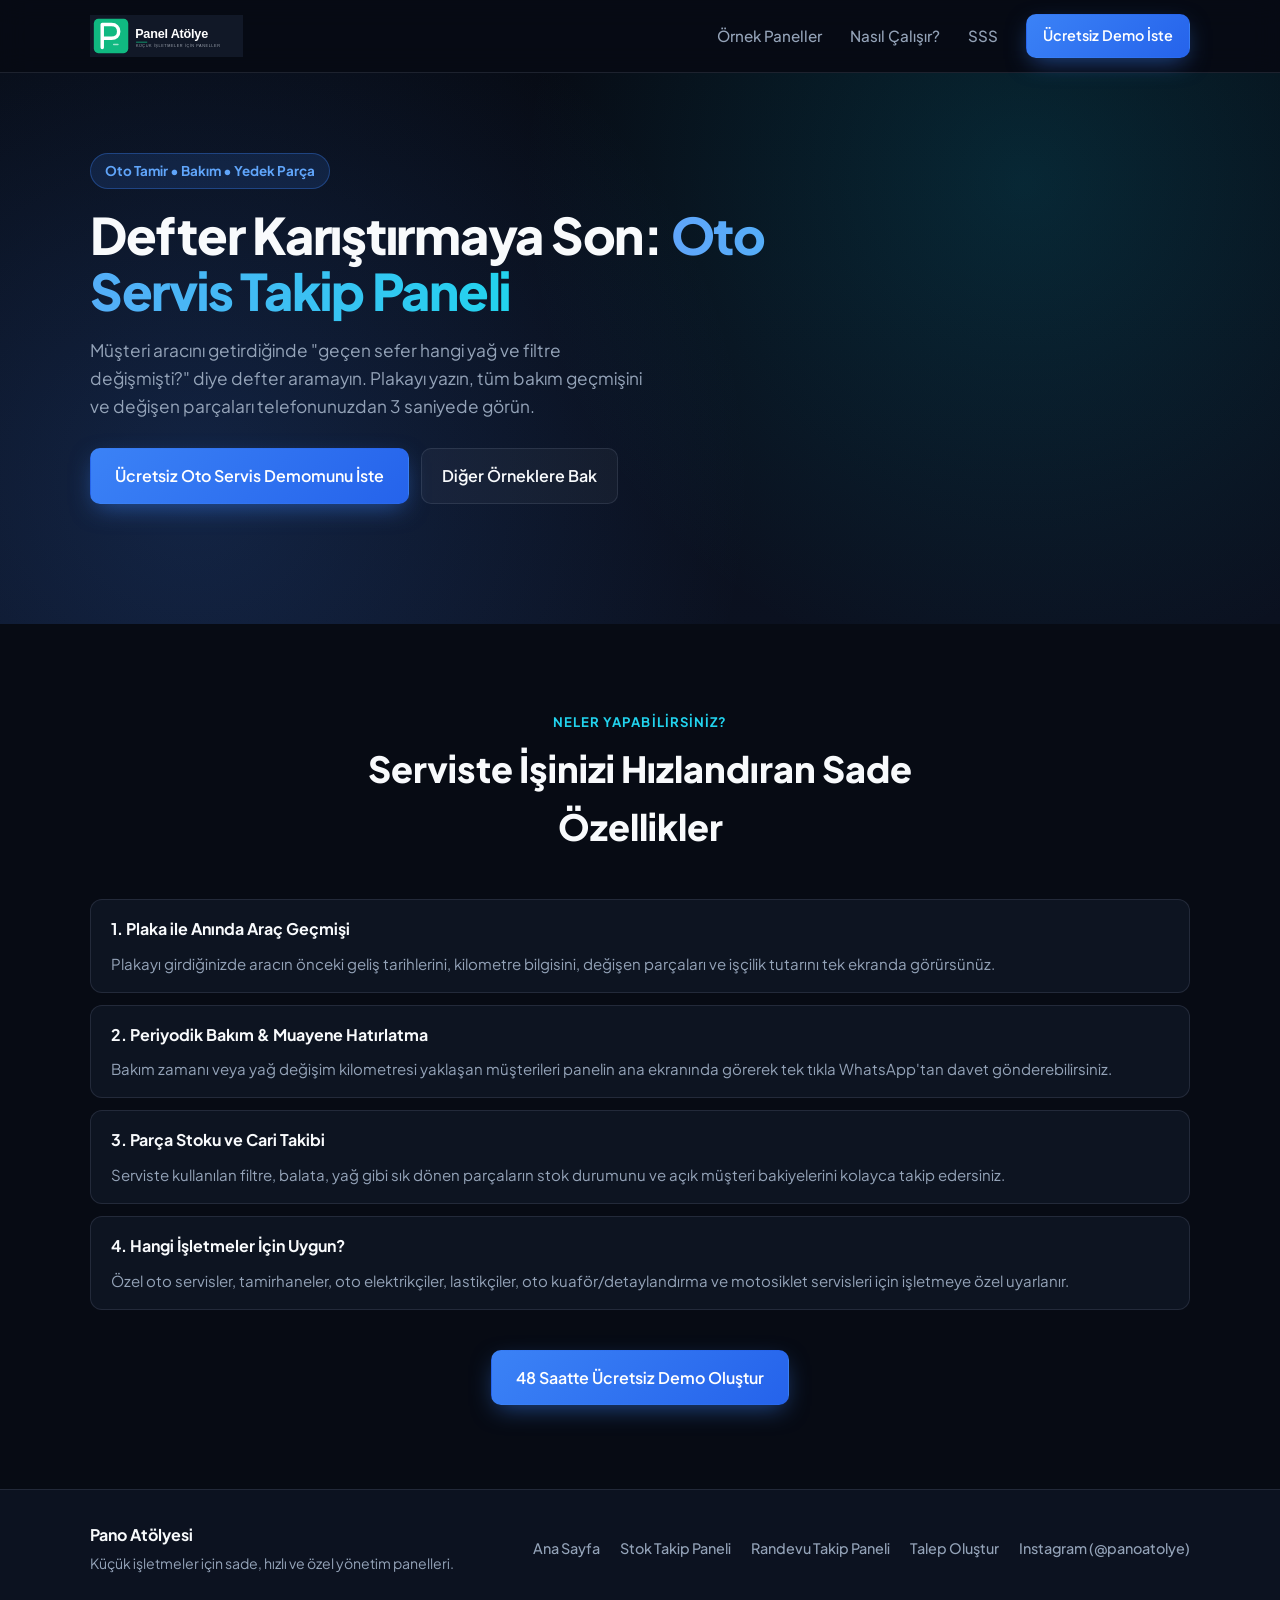
==== oto-servis-takip-paneli.html @ e2a48caa "Add SEO landing page oto-servis-takip-paneli.html" ====
<!DOCTYPE html>
<html lang="tr">
<head>
  <meta charset="UTF-8" />
  <meta name="viewport" content="width=device-width, initial-scale=1.0" />
  <title>Oto Servis ve Tamirhaneler İçin Araç & Müşteri Takip Paneli | Pano Atölyesi</title>
  <link rel="icon" type="image/svg+xml" href="logo.svg" />
  <meta name="description" content="Oto tamir, bakım ve yedek parça servisleri için plaka bazlı araç geçmişi, değişen parça ve bakım hatırlatma takip paneli. 48 saatte ücretsiz demo." />
  <meta name="robots" content="index, follow" />
  <link rel="canonical" href="https://opperator04.github.io/panel-atolye/oto-servis-takip-paneli.html" />

  <meta property="og:type" content="website" />
  <meta property="og:url" content="https://opperator04.github.io/panel-atolye/oto-servis-takip-paneli.html" />
  <meta property="og:title" content="Oto Servis İçin Basit Araç & Bakım Takip Paneli | Pano Atölyesi" />
  <meta property="og:description" content="Plaka yazın, müşterinin geçmiş bakımlarını ve değişen parçalarını saniyeler içinde görün." />
  <meta property="og:locale" content="tr_TR" />

  <link rel="preconnect" href="https://fonts.googleapis.com" />
  <link rel="preconnect" href="https://fonts.gstatic.com" crossorigin />
  <link href="https://fonts.googleapis.com/css2?family=Plus+Jakarta+Sans:wght@400;500;600;700;800&display=swap" rel="stylesheet" />
  <link rel="stylesheet" href="styles.css" />

  <script type="application/ld+json">
  {
    "@context": "https://schema.org",
    "@type": "SoftwareApplication",
    "name": "Pano Atölyesi Oto Servis Takip Paneli",
    "applicationCategory": "BusinessApplication",
    "operatingSystem": "Web, iOS, Android",
    "description": "Oto tamirhaneler, bakım servisleri ve oto elektrikçiler için plaka bazlı müşteri, parça ve bakım takip paneli.",
    "offers": {
      "@type": "Offer",
      "price": "0",
      "priceCurrency": "TRY",
      "description": "48 saatte ücretsiz demo talep edilebilir."
    }
  }
  </script>
</head>
<body>
  <header class="navbar">
    <div class="container nav-inner">
      <a href="index.html" class="brand">
        <img src="logo.svg" alt="Pano Atölyesi" class="brand-logo" />
      </a>
      <nav class="nav-links" aria-label="Ana menü">
        <a href="index.html#ornekler">Örnek Paneller</a>
        <a href="index.html#nasil-calisir">Nasıl Çalışır?</a>
        <a href="index.html#sss">SSS</a>
        <a href="index.html#talep-formu" class="btn btn-primary btn-sm">Ücretsiz Demo İste</a>
      </nav>
    </div>
  </header>

  <main>
    <section class="hero">
      <div class="container">
        <div class="hero-content" style="max-width: 780px;">
          <div class="badge">Oto Tamir • Bakım • Yedek Parça</div>
          <h1>Defter Karıştırmaya Son: <span>Oto Servis Takip Paneli</span></h1>
          <p class="hero-subtitle">
            Müşteri aracını getirdiğinde "geçen sefer hangi yağ ve filtre değişmişti?" diye defter aramayın.
            Plakayı yazın, tüm bakım geçmişini ve değişen parçaları telefonunuzdan 3 saniyede görün.
          </p>
          <div class="hero-actions">
            <a href="index.html#talep-formu" class="btn btn-primary btn-lg">Ücretsiz Oto Servis Demomunu İste</a>
            <a href="index.html#ornekler" class="btn btn-outline btn-lg">Diğer Örneklere Bak</a>
          </div>
        </div>
      </div>
    </section>

    <section class="section">
      <div class="container">
        <div class="section-head">
          <span class="section-tag">Neler Yapabilirsiniz?</span>
          <h2>Serviste İşinizi Hızlandıran Sade Özellikler</h2>
        </div>

        <div class="faq-list">
          <details class="faq-item" open>
            <summary>1. Plaka ile Anında Araç Geçmişi</summary>
            <p>Plakayı girdiğinizde aracın önceki geliş tarihlerini, kilometre bilgisini, değişen parçaları ve işçilik tutarını tek ekranda görürsünüz.</p>
          </details>
          <details class="faq-item" open>
            <summary>2. Periyodik Bakım &amp; Muayene Hatırlatma</summary>
            <p>Bakım zamanı veya yağ değişim kilometresi yaklaşan müşterileri panelin ana ekranında görerek tek tıkla WhatsApp'tan davet gönderebilirsiniz.</p>
          </details>
          <details class="faq-item" open>
            <summary>3. Parça Stoku ve Cari Takibi</summary>
            <p>Serviste kullanılan filtre, balata, yağ gibi sık dönen parçaların stok durumunu ve açık müşteri bakiyelerini kolayca takip edersiniz.</p>
          </details>
          <details class="faq-item" open>
            <summary>4. Hangi İşletmeler İçin Uygun?</summary>
            <p>Özel oto servisler, tamirhaneler, oto elektrikçiler, lastikçiler, oto kuaför/detaylandırma ve motosiklet servisleri için işletmeye özel uyarlanır.</p>
          </details>
        </div>

        <div style="margin-top: 2.5rem; text-align: center;">
          <a href="index.html#talep-formu" class="btn btn-primary btn-lg">48 Saatte Ücretsiz Demo Oluştur</a>
        </div>
      </div>
    </section>
  </main>

  <footer class="footer">
    <div class="container footer-inner">
      <div>
        <strong class="brand-text">Pano <span>Atölyesi</span></strong>
        <p>Küçük işletmeler için sade, hızlı ve özel yönetim panelleri.</p>
      </div>
      <div class="footer-links">
        <a href="index.html">Ana Sayfa</a>
        <a href="stok-takip-paneli.html">Stok Takip Paneli</a>
        <a href="randevu-takip-paneli.html">Randevu Takip Paneli</a>
        <a href="index.html#talep-formu">Talep Oluştur</a>
        <a href="https://www.instagram.com/panoatolye/" target="_blank" rel="noopener noreferrer">Instagram (@panoatolye)</a>
      </div>
    </div>
  </footer>
</body>
</html>
---- styles.css ----
:root {
  --bg: #070b14;
  --bg-alt: #0c1220;
  --surface: rgba(17, 24, 39, 0.72);
  --surface-solid: #111827;
  --text: #f8fafc;
  --text-muted: #94a3b8;
  --border: rgba(148, 163, 184, 0.16);
  --primary: #3b82f6;
  --primary-hover: #2563eb;
  --accent: #06b6d4;
  --primary-soft: rgba(59, 130, 246, 0.14);
  --success: #22c55e;
  --warning: #f59e0b;
  --danger: #ef4444;
  --radius: 16px;
  --shadow: 0 24px 48px -12px rgba(0, 0, 0, 0.65);
}

* {
  box-sizing: border-box;
  margin: 0;
  padding: 0;
}

html {
  scroll-behavior: smooth;
}

body {
  font-family: "Plus Jakarta Sans", -apple-system, BlinkMacSystemFont, "Segoe UI", Roboto, sans-serif;
  color: var(--text);
  background: var(--bg);
  line-height: 1.6;
  -webkit-font-smoothing: antialiased;
}

.container {
  width: 100%;
  max-width: 1140px;
  margin: 0 auto;
  padding: 0 20px;
}

/* Navbar */
.navbar {
  position: sticky;
  top: 0;
  z-index: 50;
  background: rgba(7, 11, 20, 0.8);
  backdrop-filter: blur(14px);
  border-bottom: 1px solid var(--border);
}

.nav-inner {
  display: flex;
  align-items: center;
  justify-content: space-between;
  height: 72px;
}

.brand {
  display: inline-flex;
  align-items: center;
  gap: 10px;
  text-decoration: none;
  color: var(--text);
  font-size: 1.25rem;
}

.brand-logo {
  height: 42px;
  width: auto;
  display: block;
}

.brand-text strong {
  background: linear-gradient(90deg, #60a5fa, #22d3ee);
  -webkit-background-clip: text;
  -webkit-text-fill-color: transparent;
}

.nav-links {
  display: flex;
  align-items: center;
  gap: 28px;
}

.nav-links a:not(.btn) {
  text-decoration: none;
  color: var(--text-muted);
  font-weight: 500;
  font-size: 0.95rem;
  transition: color 0.15s ease;
}

.nav-links a:not(.btn):hover {
  color: var(--text);
}

.mobile-menu-btn {
  display: none;
  flex-direction: column;
  gap: 5px;
  background: none;
  border: none;
  cursor: pointer;
  padding: 6px;
}

.mobile-menu-btn span {
  display: block;
  width: 24px;
  height: 2px;
  background: var(--text);
  border-radius: 2px;
}

.mobile-nav {
  display: none;
  flex-direction: column;
  gap: 12px;
  padding: 16px 20px 20px;
  border-top: 1px solid var(--border);
  background: var(--bg-alt);
}

.mobile-nav.open {
  display: flex;
}

.mobile-nav a:not(.btn) {
  text-decoration: none;
  color: var(--text);
  font-weight: 500;
  padding: 6px 0;
}

/* Buttons */
.btn {
  display: inline-flex;
  align-items: center;
  justify-content: center;
  gap: 8px;
  border-radius: 10px;
  font-weight: 600;
  text-decoration: none;
  cursor: pointer;
  border: 1px solid transparent;
  transition: all 0.2s ease;
  font-family: inherit;
}

.btn-sm {
  padding: 9px 16px;
  font-size: 0.9rem;
}

.btn-lg {
  padding: 14px 24px;
  font-size: 1rem;
}

.btn-block {
  width: 100%;
}

.btn-primary {
  background: linear-gradient(135deg, #3b82f6 0%, #2563eb 100%);
  color: #fff;
  box-shadow: 0 8px 24px -6px rgba(59, 130, 246, 0.55);
}

.btn-primary:hover {
  transform: translateY(-2px);
  box-shadow: 0 12px 28px -6px rgba(59, 130, 246, 0.75);
}

.btn-outline {
  background: rgba(255, 255, 255, 0.04);
  color: var(--text);
  border-color: var(--border);
  padding: 12px 20px;
}

.btn-outline:hover {
  border-color: rgba(148, 163, 184, 0.4);
  background: rgba(255, 255, 255, 0.08);
}

.btn-link {
  background: none;
  border: none;
  color: #60a5fa;
  font-weight: 600;
  cursor: pointer;
  margin-top: 16px;
  font-family: inherit;
  font-size: 0.92rem;
}

/* Hero */
.hero {
  position: relative;
  overflow: hidden;
  padding: 80px 0 96px;
  background:
    radial-gradient(circle at 80% 20%, rgba(6, 182, 212, 0.16) 0%, transparent 45%),
    radial-gradient(circle at 15% 75%, rgba(59, 130, 246, 0.18) 0%, transparent 48%),
    linear-gradient(180deg, #070b14 0%, #0b1120 100%);
}

.code-bg-canvas {
  position: absolute;
  inset: 0;
  width: 100%;
  height: 100%;
  pointer-events: none;
  z-index: 0;
}

.hero-grid {
  position: relative;
  z-index: 1;
  display: grid;
  grid-template-columns: 1.05fr 0.95fr;
  gap: 44px;
  align-items: center;
}

.badge {
  display: inline-block;
  padding: 6px 14px;
  border-radius: 999px;
  background: var(--primary-soft);
  border: 1px solid rgba(59, 130, 246, 0.35);
  color: #60a5fa;
  font-size: 0.84rem;
  font-weight: 700;
  margin-bottom: 18px;
}

.hero h1 {
  font-size: clamp(2.1rem, 4.2vw, 3.15rem);
  line-height: 1.12;
  font-weight: 800;
  letter-spacing: -0.025em;
  margin-bottom: 18px;
}

.hero h1 span {
  background: linear-gradient(90deg, #60a5fa, #22d3ee);
  -webkit-background-clip: text;
  -webkit-text-fill-color: transparent;
}

.hero-subtitle {
  font-size: 1.08rem;
  color: var(--text-muted);
  margin-bottom: 28px;
  max-width: 560px;
}

.hero-actions {
  display: flex;
  flex-wrap: wrap;
  gap: 12px;
  margin-bottom: 24px;
}

.hero-trust {
  display: flex;
  flex-wrap: wrap;
  gap: 18px;
  font-size: 0.9rem;
  color: var(--text-muted);
  font-weight: 500;
}

/* Mockup */
.hero-mockup {
  background: rgba(17, 24, 39, 0.78);
  backdrop-filter: blur(16px);
  border: 1px solid rgba(148, 163, 184, 0.22);
  border-radius: 20px;
  box-shadow: var(--shadow), 0 0 40px -12px rgba(59, 130, 246, 0.3);
  overflow: hidden;
}

.mockup-header {
  display: flex;
  align-items: center;
  justify-content: space-between;
  padding: 13px 16px;
  background: rgba(255, 255, 255, 0.03);
  border-bottom: 1px solid var(--border);
  font-size: 0.82rem;
}

.mockup-dots {
  display: flex;
  gap: 6px;
}

.mockup-dots span {
  width: 9px;
  height: 9px;
  border-radius: 50%;
  background: rgba(148, 163, 184, 0.4);
}

.mockup-title {
  font-weight: 600;
  color: var(--text-muted);
}

.mockup-status {
  color: var(--success);
  font-weight: 700;
  animation: pulseStatus 2.2s ease-in-out infinite;
}

@keyframes pulseStatus {
  0%, 100% { opacity: 1; }
  50% { opacity: 0.45; }
}

.mockup-body {
  padding: 18px;
}

.stat-row {
  display: grid;
  grid-template-columns: repeat(3, 1fr);
  gap: 10px;
  margin-bottom: 16px;
}

.stat-card {
  padding: 12px;
  border: 1px solid var(--border);
  border-radius: 12px;
  background: rgba(255, 255, 255, 0.03);
}

.stat-label {
  display: block;
  font-size: 0.74rem;
  color: var(--text-muted);
}

.stat-value {
  display: block;
  font-size: 1.15rem;
  margin: 4px 0 2px;
}

.stat-value.warning {
  color: var(--warning);
}

.stat-trend {
  font-size: 0.72rem;
  color: var(--text-muted);
}

.stat-trend.up {
  color: var(--success);
  font-weight: 600;
}

.mockup-list {
  border: 1px solid var(--border);
  border-radius: 12px;
  overflow: hidden;
  background: rgba(255, 255, 255, 0.02);
}

.mockup-list-header {
  display: flex;
  justify-content: space-between;
  align-items: center;
  padding: 10px 14px;
  background: rgba(255, 255, 255, 0.03);
  border-bottom: 1px solid var(--border);
  font-size: 0.82rem;
  font-weight: 700;
}

.pill {
  padding: 2px 8px;
  border-radius: 999px;
  background: rgba(59, 130, 246, 0.2);
  color: #60a5fa;
  font-size: 0.72rem;
}

.mockup-item {
  display: flex;
  justify-content: space-between;
  align-items: center;
  padding: 11px 14px;
  border-bottom: 1px solid var(--border);
  font-size: 0.84rem;
}

.mockup-item:last-child {
  border-bottom: none;
}

.mockup-item strong {
  display: block;
  font-weight: 600;
}

.mockup-item small {
  color: var(--text-muted);
  font-size: 0.75rem;
}

.amount {
  font-weight: 700;
  white-space: nowrap;
}

.amount.positive { color: var(--success); }
.amount.negative { color: var(--danger); }
.amount.pending { color: var(--warning); }

/* Sections */
.section {
  padding: 84px 0;
}

.section-alt {
  background: var(--bg-alt);
  border-top: 1px solid var(--border);
  border-bottom: 1px solid var(--border);
}

.section-head {
  text-align: center;
  max-width: 650px;
  margin: 0 auto 44px;
}

.section-tag {
  display: inline-block;
  font-size: 0.82rem;
  font-weight: 700;
  text-transform: uppercase;
  letter-spacing: 0.08em;
  color: #22d3ee;
  margin-bottom: 8px;
}

.section-head h2 {
  font-size: clamp(1.65rem, 3vw, 2.25rem);
  font-weight: 800;
  margin-bottom: 10px;
}

.section-head p {
  color: var(--text-muted);
}

/* Cards */
.cards-grid {
  display: grid;
  grid-template-columns: repeat(2, 1fr);
  gap: 22px;
}

.card {
  background: var(--surface);
  backdrop-filter: blur(12px);
  border: 1px solid var(--border);
  border-radius: var(--radius);
  padding: 28px;
  display: flex;
  flex-direction: column;
  transition: transform 0.2s ease, border-color 0.2s ease, box-shadow 0.2s ease;
}

.card:hover {
  transform: translateY(-4px);
  border-color: rgba(56, 189, 248, 0.45);
  box-shadow: 0 20px 40px -15px rgba(6, 182, 212, 0.2);
}

.card-icon {
  font-size: 1.9rem;
  margin-bottom: 12px;
}

.card h3 {
  font-size: 1.18rem;
  margin-bottom: 8px;
}

.card p {
  color: var(--text-muted);
  font-size: 0.95rem;
  margin-bottom: 16px;
}

.card-features {
  list-style: none;
  margin-bottom: 20px;
  font-size: 0.9rem;
  color: var(--text);
}

.card-features li {
  padding: 4px 0;
}

.card-features li::before {
  content: "✓ ";
  color: #22d3ee;
  font-weight: 700;
}

.card-cta {
  margin-top: auto;
  align-self: flex-start;
  background: none;
  border: none;
  color: #60a5fa;
  font-weight: 700;
  font-size: 0.92rem;
  cursor: pointer;
  font-family: inherit;
  padding: 0;
}

.card-cta:hover {
  color: #22d3ee;
  text-decoration: underline;
}

/* Steps */
.steps-grid {
  display: grid;
  grid-template-columns: repeat(3, 1fr);
  gap: 22px;
}

.step-card {
  border: 1px solid var(--border);
  border-radius: var(--radius);
  padding: 26px;
  background: var(--surface);
}

.step-num {
  font-size: 1.6rem;
  font-weight: 800;
  background: linear-gradient(90deg, #60a5fa, #22d3ee);
  -webkit-background-clip: text;
  -webkit-text-fill-color: transparent;
  margin-bottom: 12px;
}

.step-card h3 {
  font-size: 1.1rem;
  margin-bottom: 8px;
}

.step-card p {
  color: var(--text-muted);
  font-size: 0.94rem;
}

/* Form Section */
.form-layout {
  display: grid;
  grid-template-columns: 0.85fr 1.15fr;
  gap: 40px;
  align-items: start;
}

.form-info h2 {
  font-size: 2rem;
  font-weight: 800;
  margin-bottom: 12px;
  line-height: 1.2;
}

.form-info p {
  color: var(--text-muted);
  margin-bottom: 22px;
}

.info-box {
  background: var(--surface);
  border: 1px solid var(--border);
  border-radius: var(--radius);
  padding: 20px;
}

.info-box h4 {
  margin-bottom: 10px;
  font-size: 1rem;
}

.info-box ul {
  list-style: none;
  color: var(--text-muted);
  font-size: 0.92rem;
}

.info-box li {
  margin-bottom: 6px;
}

.form-card {
  background: var(--surface-solid);
  border: 1px solid var(--border);
  border-radius: 20px;
  padding: 30px;
  box-shadow: var(--shadow);
}

.form-row {
  display: grid;
  grid-template-columns: 1fr 1fr;
  gap: 14px;
}

.form-group {
  margin-bottom: 16px;
}

.form-group label {
  display: block;
  font-size: 0.88rem;
  font-weight: 600;
  margin-bottom: 6px;
}

.form-group input,
.form-group select,
.form-group textarea {
  width: 100%;
  padding: 11px 13px;
  border: 1px solid rgba(148, 163, 184, 0.25);
  border-radius: 10px;
  font-family: inherit;
  font-size: 0.95rem;
  color: var(--text);
  background: rgba(7, 11, 20, 0.7);
  transition: border-color 0.15s ease, box-shadow 0.15s ease;
}

.form-group input:focus,
.form-group select:focus,
.form-group textarea:focus {
  outline: none;
  border-color: #38bdf8;
  box-shadow: 0 0 0 3px rgba(56, 189, 248, 0.18);
}

.checkbox-grid {
  display: flex;
  flex-wrap: wrap;
  gap: 8px;
}

.chip-checkbox {
  cursor: pointer;
}

.chip-checkbox input {
  display: none;
}

.chip-checkbox span {
  display: inline-block;
  padding: 7px 12px;
  border-radius: 999px;
  border: 1px solid var(--border);
  background: rgba(255, 255, 255, 0.04);
  font-size: 0.85rem;
  font-weight: 500;
  transition: all 0.15s ease;
}

.chip-checkbox input:checked + span {
  background: var(--primary-soft);
  border-color: #38bdf8;
  color: #60a5fa;
  font-weight: 600;
}

.form-note {
  text-align: center;
  font-size: 0.8rem;
  color: var(--text-muted);
  margin-top: 10px;
}

.form-success {
  text-align: center;
  padding: 20px 10px;
}

.success-icon {
  width: 54px;
  height: 54px;
  border-radius: 50%;
  background: rgba(34, 197, 94, 0.16);
  color: var(--success);
  font-size: 1.5rem;
  font-weight: 800;
  display: inline-flex;
  align-items: center;
  justify-content: center;
  margin-bottom: 14px;
}

.form-success h3 {
  font-size: 1.4rem;
  margin-bottom: 8px;
}

.form-success p {
  color: var(--text-muted);
  margin-bottom: 20px;
}

.success-actions {
  display: flex;
  flex-wrap: wrap;
  gap: 10px;
  justify-content: center;
}

/* FAQ */
.faq-container {
  max-width: 780px;
}

.faq-list {
  display: flex;
  flex-direction: column;
  gap: 12px;
}

.faq-item {
  border: 1px solid var(--border);
  border-radius: 12px;
  padding: 16px 20px;
  background: var(--surface);
}

.faq-item summary {
  font-weight: 700;
  cursor: pointer;
  list-style: none;
}

.faq-item p {
  margin-top: 10px;
  color: var(--text-muted);
  font-size: 0.94rem;
}

/* Footer */
.footer {
  border-top: 1px solid var(--border);
  padding: 32px 0;
  background: var(--bg-alt);
}

.footer-inner {
  display: flex;
  justify-content: space-between;
  align-items: center;
  gap: 20px;
  flex-wrap: wrap;
}

.footer p {
  font-size: 0.88rem;
  color: var(--text-muted);
  margin-top: 4px;
}

.footer-links {
  display: flex;
  gap: 20px;
}

.footer-links a {
  text-decoration: none;
  color: var(--text-muted);
  font-size: 0.9rem;
  font-weight: 500;
}

.footer-links a:hover {
  color: var(--text);
}

/* Responsive */
@media (max-width: 920px) {
  .hero-grid,
  .form-layout {
    grid-template-columns: 1fr;
  }

  .steps-grid {
    grid-template-columns: 1fr;
  }
}

@media (max-width: 720px) {
  .nav-links {
    display: none;
  }

  .mobile-menu-btn {
    display: flex;
  }

  .cards-grid,
  .form-row {
    grid-template-columns: 1fr;
  }

  .stat-row {
    grid-template-columns: 1fr;
  }
}
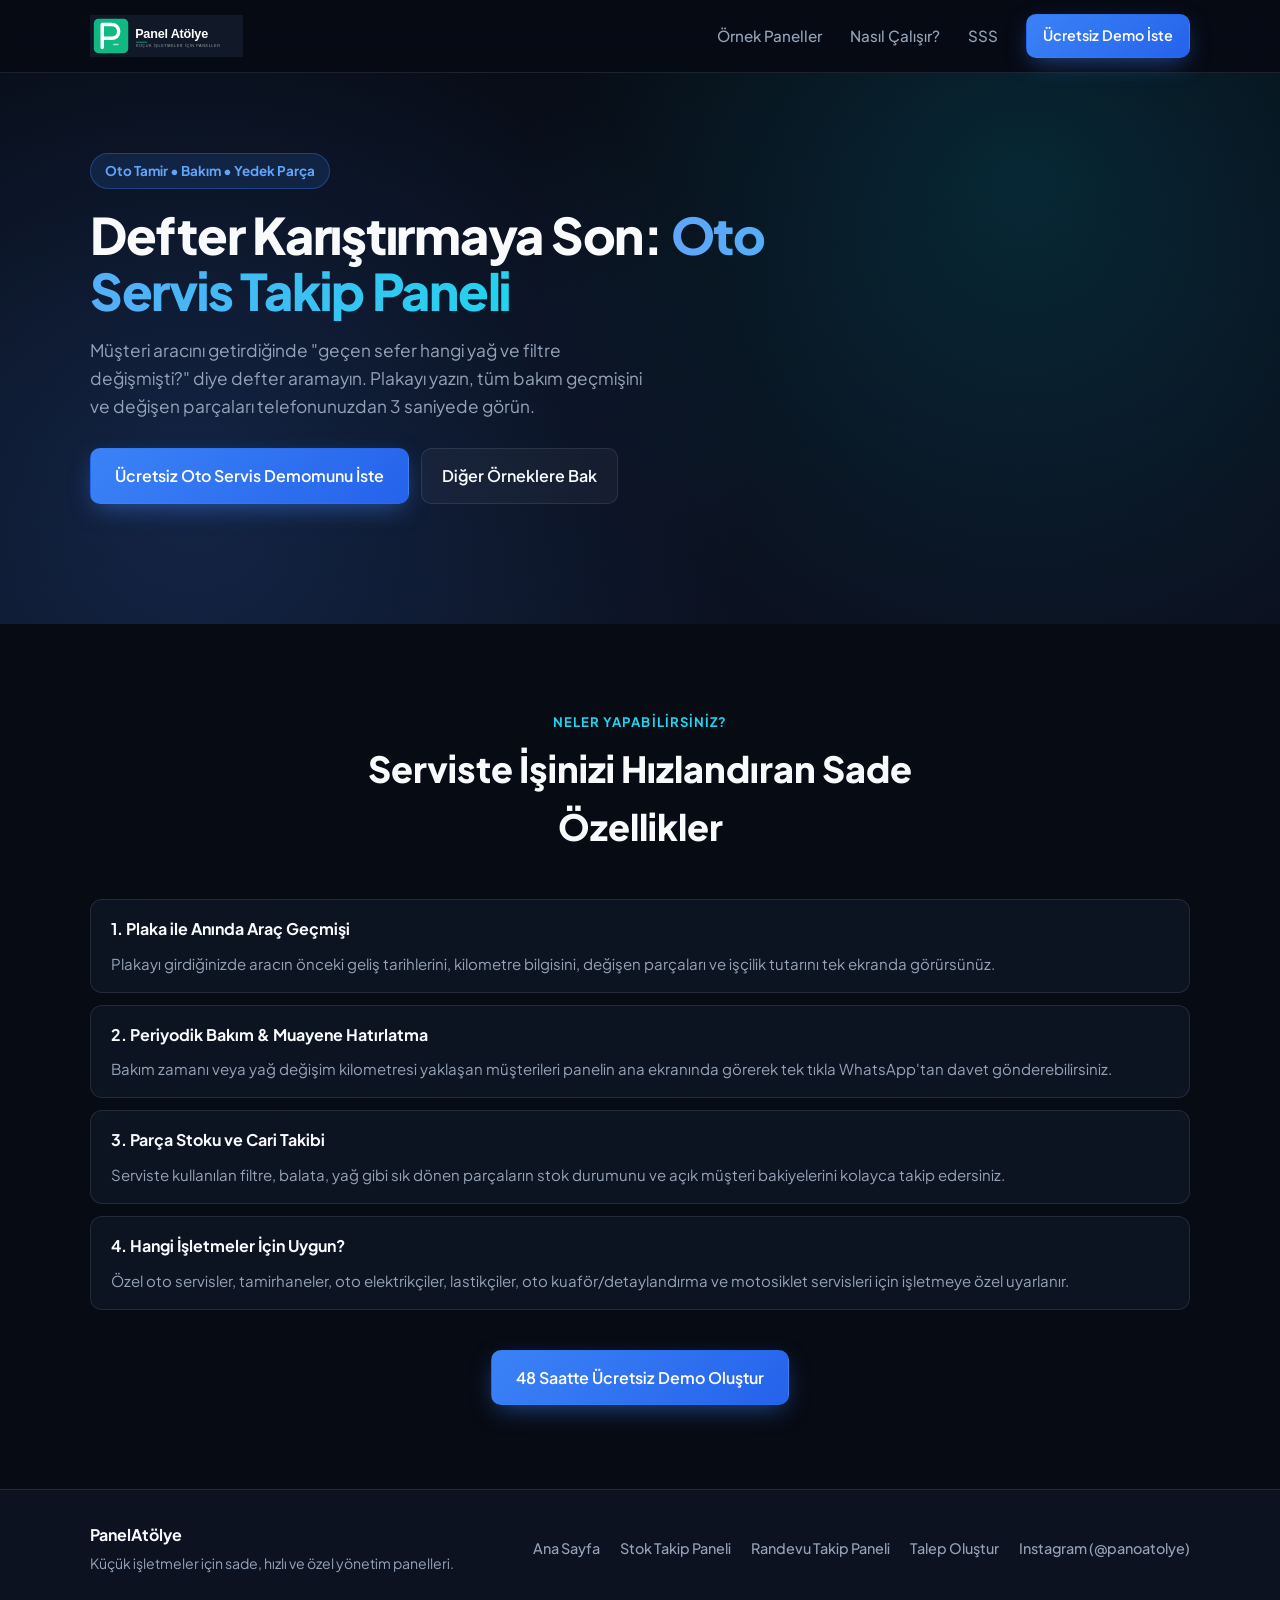
==== commit d7cb0619: "Rename brand back to PanelAtolye across site and og-image" ====
--- a/oto-servis-takip-paneli.html
+++ b/oto-servis-takip-paneli.html
@@ -3,7 +3,7 @@
 <head>
   <meta charset="UTF-8" />
   <meta name="viewport" content="width=device-width, initial-scale=1.0" />
-  <title>Oto Servis ve Tamirhaneler İçin Araç & Müşteri Takip Paneli | Pano Atölyesi</title>
+  <title>Oto Servis ve Tamirhaneler İçin Araç & Müşteri Takip Paneli | PanelAtölye</title>
   <link rel="icon" type="image/svg+xml" href="logo.svg" />
   <meta name="description" content="Oto tamir, bakım ve yedek parça servisleri için plaka bazlı araç geçmişi, değişen parça ve bakım hatırlatma takip paneli. 48 saatte ücretsiz demo." />
   <meta name="robots" content="index, follow" />
@@ -11,7 +11,7 @@
 
   <meta property="og:type" content="website" />
   <meta property="og:url" content="https://opperator04.github.io/panel-atolye/oto-servis-takip-paneli.html" />
-  <meta property="og:title" content="Oto Servis İçin Basit Araç & Bakım Takip Paneli | Pano Atölyesi" />
+  <meta property="og:title" content="Oto Servis İçin Basit Araç & Bakım Takip Paneli | PanelAtölye" />
   <meta property="og:description" content="Plaka yazın, müşterinin geçmiş bakımlarını ve değişen parçalarını saniyeler içinde görün." />
   <meta property="og:locale" content="tr_TR" />
 
@@ -24,7 +24,7 @@
   {
     "@context": "https://schema.org",
     "@type": "SoftwareApplication",
-    "name": "Pano Atölyesi Oto Servis Takip Paneli",
+    "name": "PanelAtölye Oto Servis Takip Paneli",
     "applicationCategory": "BusinessApplication",
     "operatingSystem": "Web, iOS, Android",
     "description": "Oto tamirhaneler, bakım servisleri ve oto elektrikçiler için plaka bazlı müşteri, parça ve bakım takip paneli.",
@@ -41,7 +41,7 @@
   <header class="navbar">
     <div class="container nav-inner">
       <a href="index.html" class="brand">
-        <img src="logo.svg" alt="Pano Atölyesi" class="brand-logo" />
+        <img src="logo.svg" alt="PanelAtölye" class="brand-logo" />
       </a>
       <nav class="nav-links" aria-label="Ana menü">
         <a href="index.html#ornekler">Örnek Paneller</a>
@@ -106,7 +106,7 @@
   <footer class="footer">
     <div class="container footer-inner">
       <div>
-        <strong class="brand-text">Pano <span>Atölyesi</span></strong>
+        <strong class="brand-text">Panel<span>Atölye</span></strong>
         <p>Küçük işletmeler için sade, hızlı ve özel yönetim panelleri.</p>
       </div>
       <div class="footer-links">
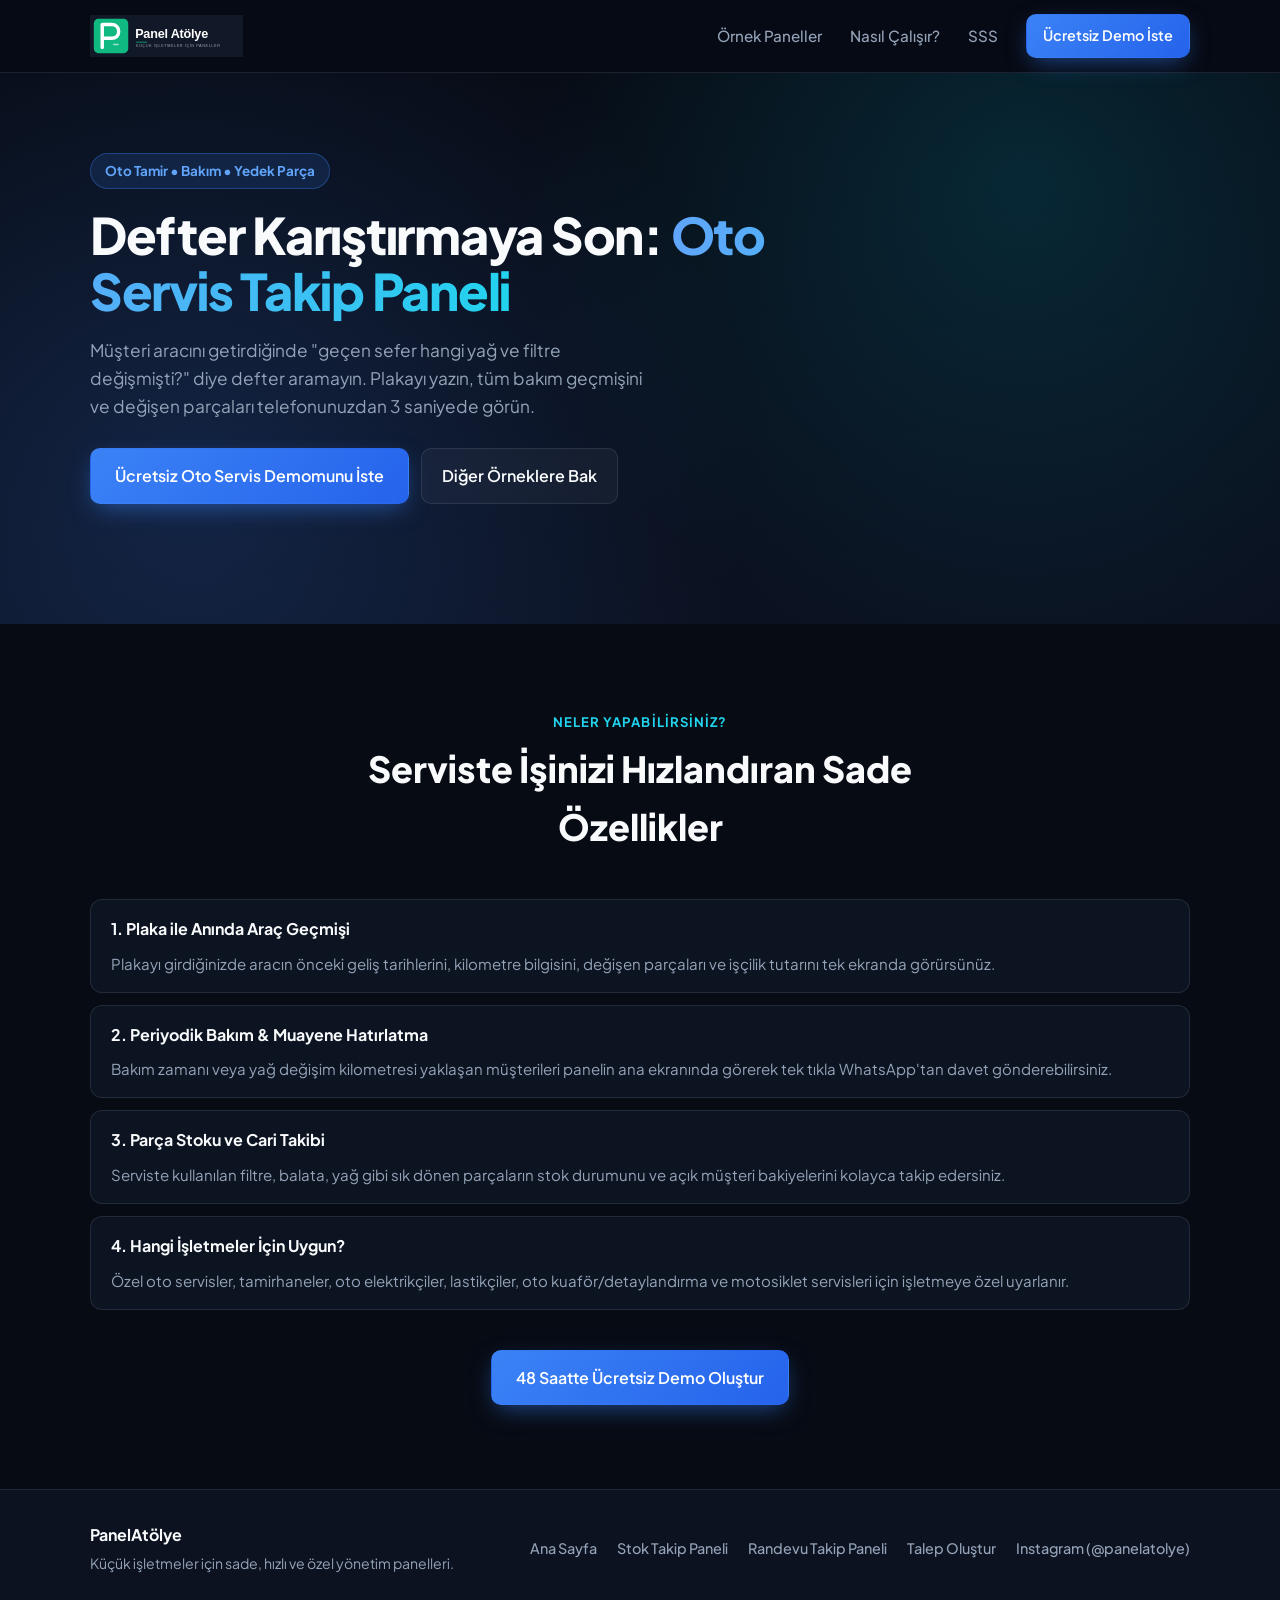
==== commit b33ac38b: "Update Instagram handle to @panelatolye" ====
--- a/oto-servis-takip-paneli.html
+++ b/oto-servis-takip-paneli.html
@@ -114,7 +114,7 @@
         <a href="stok-takip-paneli.html">Stok Takip Paneli</a>
         <a href="randevu-takip-paneli.html">Randevu Takip Paneli</a>
         <a href="index.html#talep-formu">Talep Oluştur</a>
-        <a href="https://www.instagram.com/panoatolye/" target="_blank" rel="noopener noreferrer">Instagram (@panoatolye)</a>
+        <a href="https://www.instagram.com/panelatolye/" target="_blank" rel="noopener noreferrer">Instagram (@panelatolye)</a>
       </div>
     </div>
   </footer>
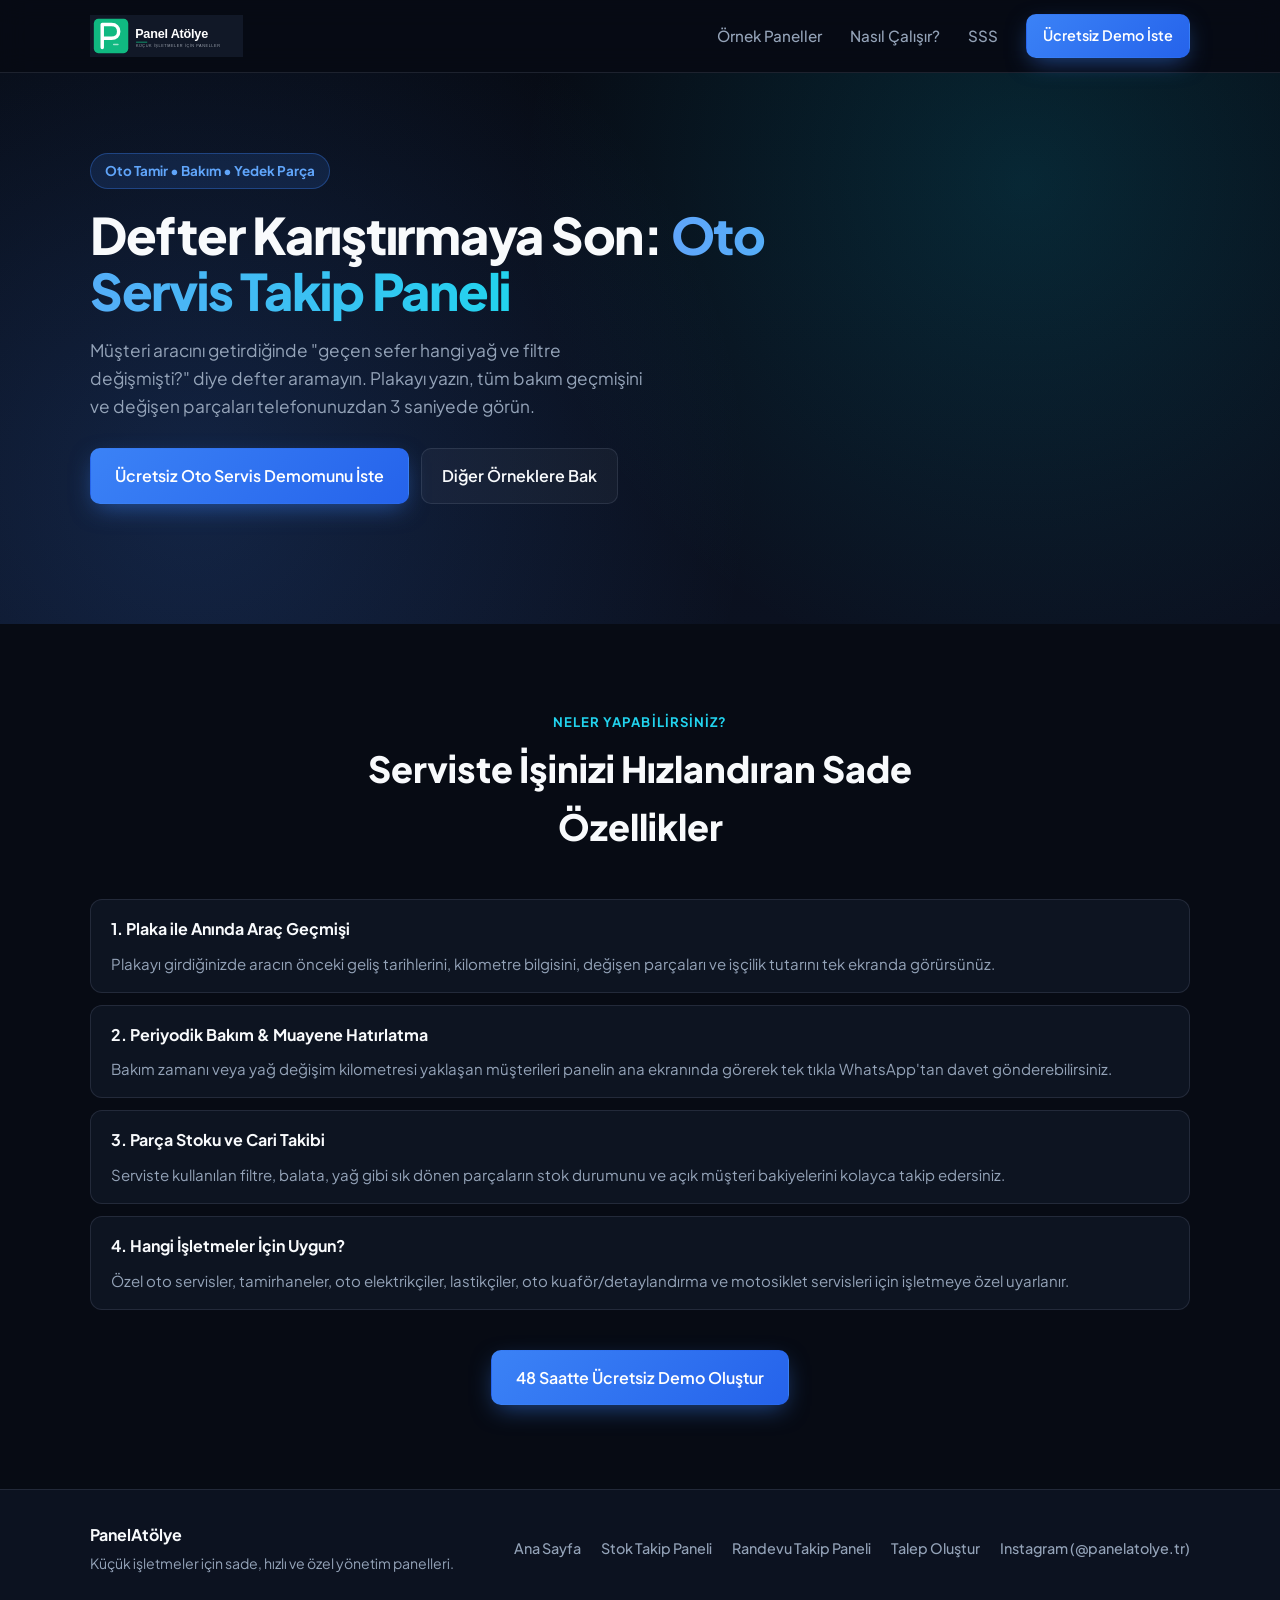
==== commit f7fc8b99: "fix: point Instagram links to new account @panelatolye.tr Co-Authored-By: Claude Sonnet 5.5 <noreply" ====
--- a/oto-servis-takip-paneli.html
+++ b/oto-servis-takip-paneli.html
@@ -114,7 +114,7 @@
         <a href="stok-takip-paneli.html">Stok Takip Paneli</a>
         <a href="randevu-takip-paneli.html">Randevu Takip Paneli</a>
         <a href="index.html#talep-formu">Talep Oluştur</a>
-        <a href="https://www.instagram.com/panelatolye/" target="_blank" rel="noopener noreferrer">Instagram (@panelatolye)</a>
+        <a href="https://www.instagram.com/panelatolye.tr/" target="_blank" rel="noopener noreferrer">Instagram (@panelatolye.tr)</a>
       </div>
     </div>
   </footer>
